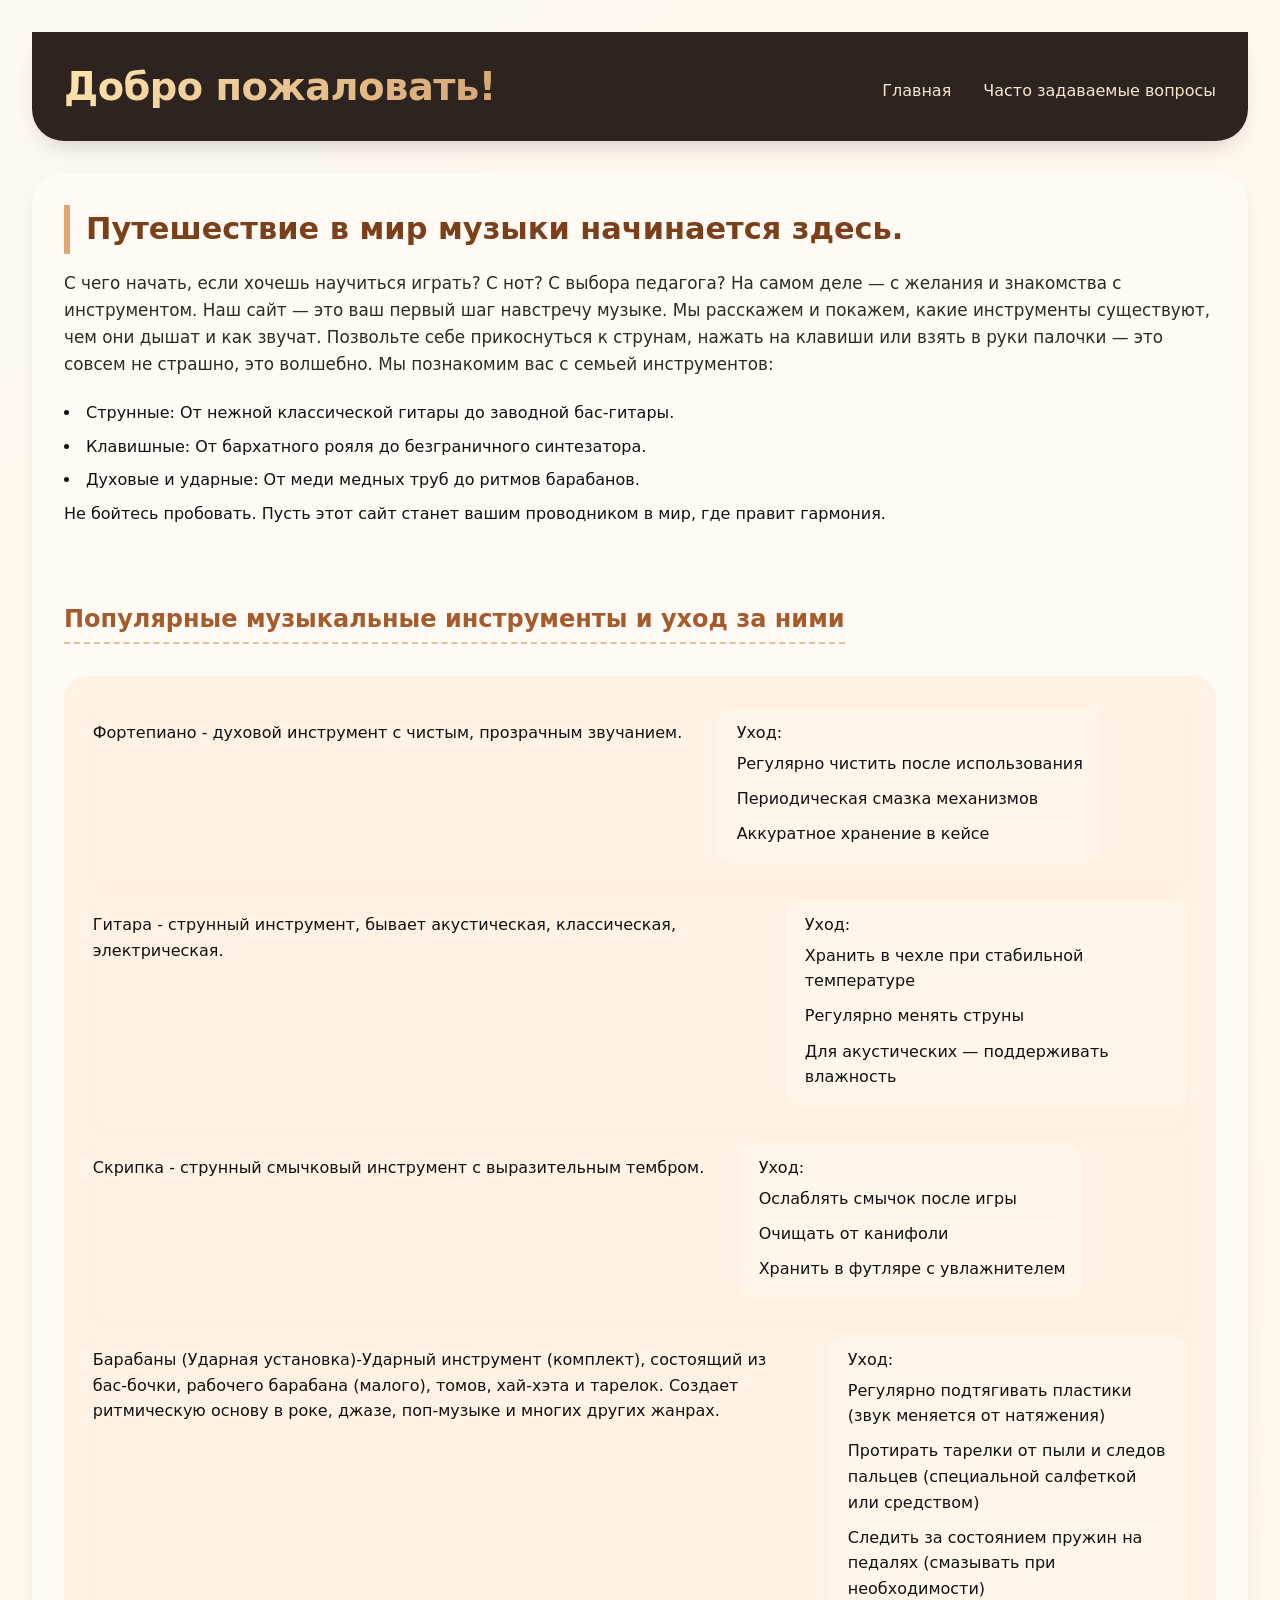
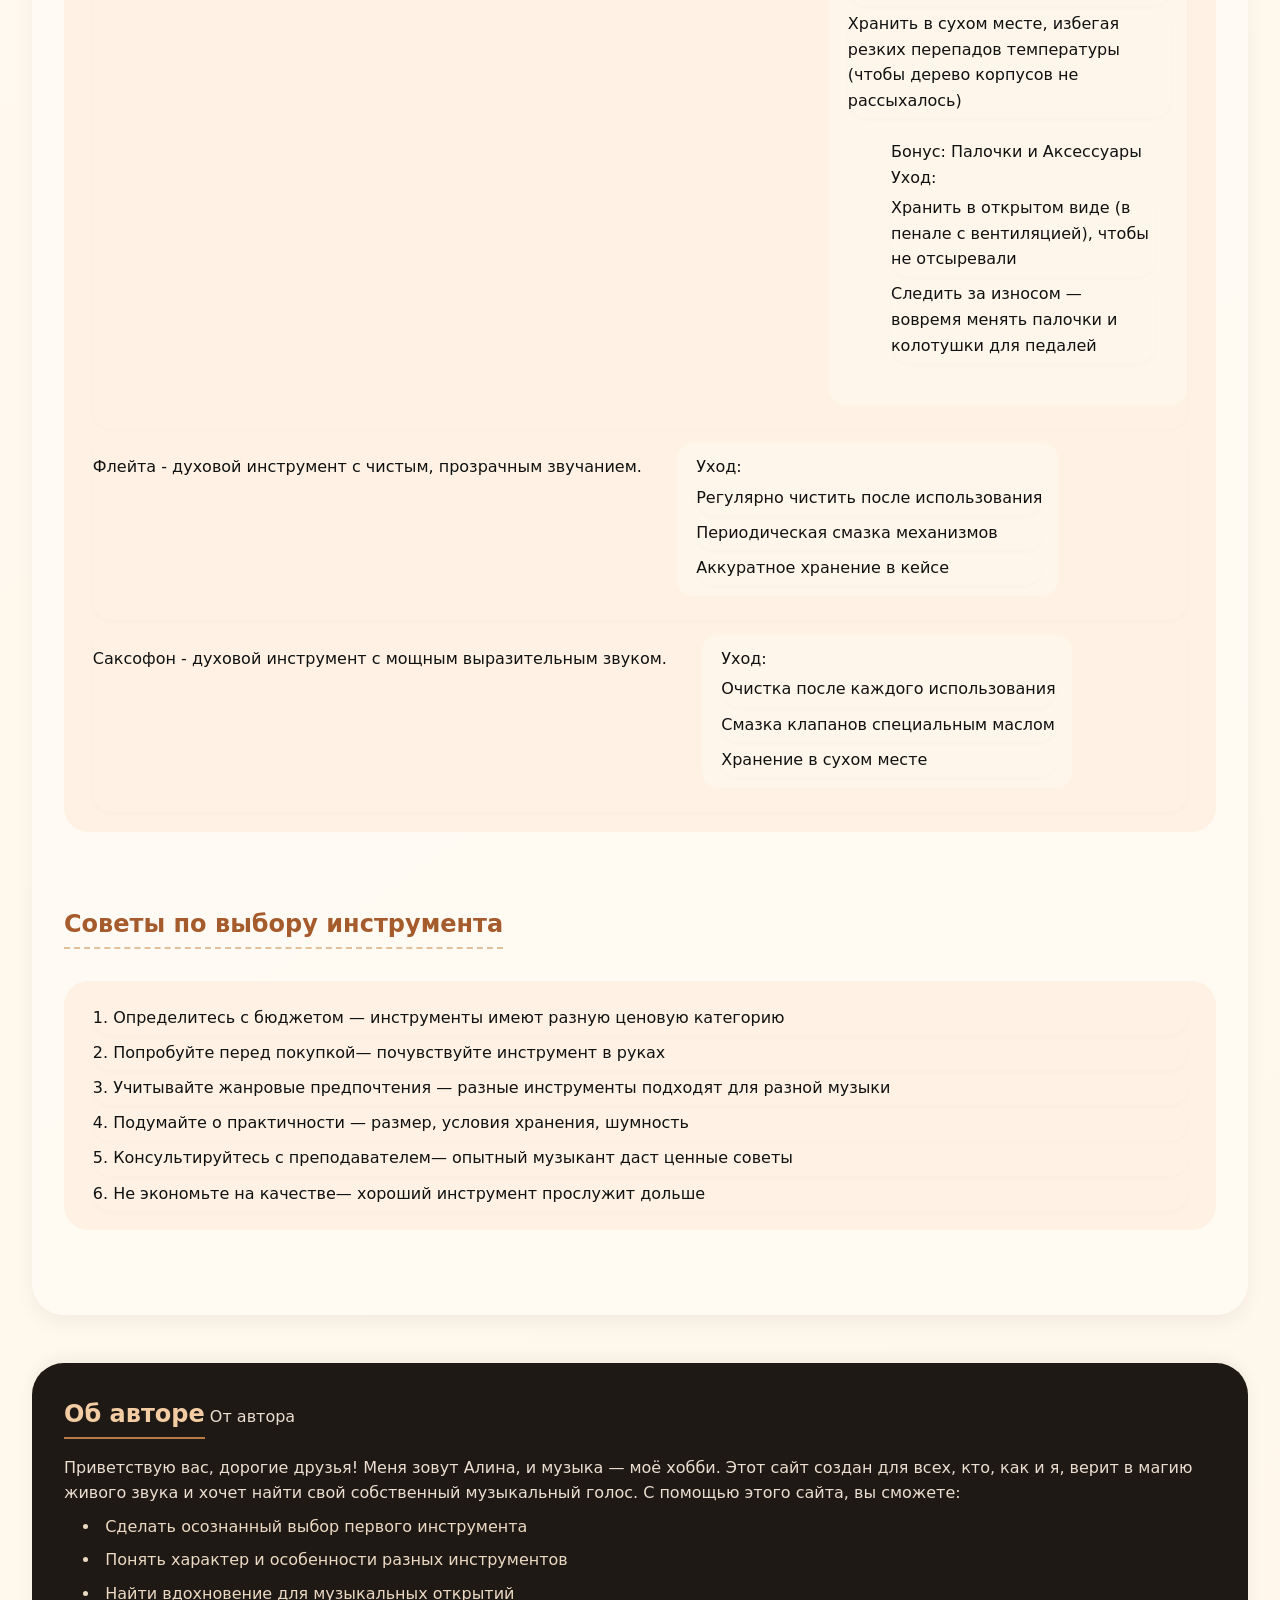
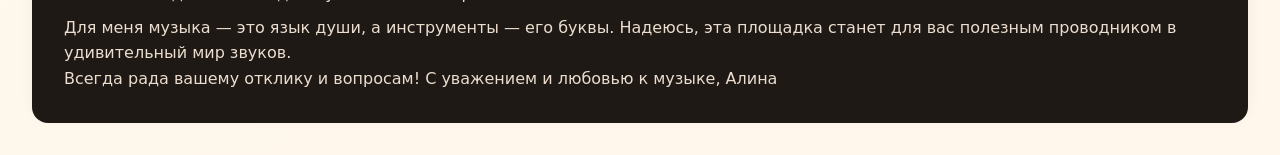
==== index.html @ 8b711b98 "Rename code.html to index.html" ====
<!DOCTYPE html>
<html>
 <head>
 	<script>code.js</script>
	<meta charset="utf-8">
	<meta name="viewport" content="width=device-width, initial-scale=1">
	 
	 <title>Знакомство с музыкальными инструментами</title>
	 <link href="code.css" rel="stylesheet" type="text/css">
 </head>
 <body>
	<header>
		<h1>Добро пожаловать!</h1>
		<nav> 
			<ul>
                <li><a href="code.html">Главная</a></li>
                <li><a href="code2.html">Часто задаваемые вопросы</a></li>
            </ul>

        </nav>
	</header>
	<main>
		<section>
		    <h2> Путешествие в мир музыки начинается здесь. </h2>
			<p> С чего начать, если хочешь научиться играть? С нот? С выбора педагога? На самом деле — с желания и знакомства с инструментом.

Наш сайт — это ваш первый шаг навстречу музыке. Мы расскажем и покажем, какие инструменты существуют, чем они дышат и как звучат. Позвольте себе прикоснуться к струнам, нажать на клавиши или взять в руки палочки — это совсем не страшно, это волшебно.

Мы познакомим вас с семьей инструментов:

<li>Струнные: От нежной классической гитары до заводной бас-гитары.
<li>Клавишные: От бархатного рояля до безграничного синтезатора.
<li>Духовые и ударные: От меди медных труб до ритмов барабанов.</li>

Не бойтесь пробовать. Пусть этот сайт станет вашим проводником в мир, где правит гармония.

</p>

			
		</section>
	    <section>

            <h3>Популярные музыкальные инструменты и уход за ними</h3>

            <ul>

                <li>Фортепиано - духовой инструмент с чистым, прозрачным звучанием.
<ul>Уход:
<li>Регулярно чистить после использования</li>
<li>Периодическая смазка механизмов</li>
<li>Аккуратное хранение в кейсе</li></ul>
                <li>Гитара - струнный инструмент, бывает акустическая, классическая, электрическая.
<ul>Уход:
<li>Хранить в чехле при стабильной температуре</li>
<li>Регулярно менять струны</li>
<li>Для акустических — поддерживать влажность</li></ul>
                </li>
                <li>Скрипка - cтрунный смычковый инструмент с выразительным тембром.
<ul>Уход:
<li>Ослаблять смычок после игры</li>
<li>Очищать от канифоли</li>
<li>Хранить в футляре с увлажнителем</li></ul>
                <li>Барабаны (Ударная установка)-Ударный инструмент (комплект), состоящий из бас-бочки, рабочего барабана (малого), томов, хай-хэта и тарелок. Создает ритмическую основу в роке, джазе, поп-музыке и многих других жанрах.
<ul>Уход:
<li>Регулярно подтягивать пластики (звук меняется от натяжения)</li>
<li>Протирать тарелки от пыли и следов пальцев (специальной салфеткой или средством)</li>
<li>Следить за состоянием пружин на педалях (смазывать при необходимости)</li>
<li>Хранить в сухом месте, избегая резких перепадов температуры (чтобы дерево корпусов не рассыхалось)</li>
<ul>Бонус: Палочки и Аксессуары
Уход:
<li>Хранить в открытом виде (в пенале с вентиляцией), чтобы не отсыревали</li>
<li>Следить за износом — вовремя менять палочки и колотушки для педалей</li></ul></ul>
                <li>Флейта - духовой инструмент с чистым, прозрачным звучанием.
<ul>Уход:
<li>Регулярно чистить после использования</li>
<li>Периодическая смазка механизмов</li>
<li>Аккуратное хранение в кейсе</li></ul>
                <li>Саксофон - духовой инструмент с мощным выразительным звуком.
<ul>Уход:
<li>Очистка после каждого использования</li>
<li>Смазка клапанов специальным маслом</li>
<li>Хранение в сухом месте</li></ul>
        </section>     
        <section>
<h3>Советы по выбору инструмента</h3>

<ul><li>1. Определитесь с бюджетом — инструменты имеют разную ценовую категорию
<li>2. Попробуйте перед покупкой— почувствуйте инструмент в руках
<li>3. Учитывайте жанровые предпочтения — разные инструменты подходят для разной музыки
<li>4. Подумайте о практичности — размер, условия хранения, шумность
<li>5. Консультируйтесь с преподавателем— опытный музыкант даст ценные советы
<li>6. Не экономьте на качестве— хороший инструмент прослужит дольше</ul>
        </section>
		
	</main>
	<footer>
             <h3>Об авторе</h3>
От автора<br>
Приветствую вас, дорогие друзья!<br>

Меня зовут Алина, и музыка — моё хобби. Этот сайт создан для всех, кто, как и я, верит в магию живого звука и хочет найти свой собственный музыкальный голос.<br>
С помощью этого сайта, вы сможете:<br>
<li>Сделать осознанный выбор первого инструмента</li>
<li>Понять характер и особенности разных инструментов</li>
<li>Найти вдохновение для музыкальных открытий</li>

Для меня музыка — это язык души, а инструменты — его буквы. Надеюсь, эта площадка станет для вас полезным проводником в удивительный мир звуков.<br>
Всегда рада вашему отклику и вопросам!<br>
С уважением и любовью к музыке,
Алина
	</footer>
 </body>
</html>
---- code.css ----
* {
            margin: 0;
            padding: 0;
            box-sizing: border-box;
        }

        body {
            font-family: system-ui, -apple-system, 'Segoe UI', Roboto, 'Helvetica Neue', sans-serif;
            background: linear-gradient(145deg, #fef9f0 0%, #fff7eb 100%);
            color: #2c2418;
            line-height: 1.5;
            scroll-behavior: smooth;
        }

        /* Контейнер для центрирования контента */
        header, main, footer {
            max-width: 1280px;
            margin: 0 auto;
            padding: 1rem 2rem;
        }

        /* ШАПКА */
        header {
            background: #2e241f;
            color: #f9eed7;
            border-radius: 0 0 2rem 2rem;
            margin-bottom: 2rem;
            box-shadow: 0 12px 25px -10px rgba(0,0,0,0.2);
        }

        header h1 {
            font-size: 2.4rem;
            font-weight: 700;
            letter-spacing: -0.5px;
            background: linear-gradient(135deg, #FFE6B0, #D4A373);
            background-clip: text;
            -webkit-background-clip: text;
            color: transparent;
            text-shadow: none;
            margin: 0.5rem 0;
        }

        /* навигация */
        nav ul {
            display: flex;
            gap: 2rem;
            list-style: none;
            margin: 1rem 0 0.5rem;
            flex-wrap: wrap;
        }

        nav a {
            color: #f5e7cf;
            text-decoration: none;
            font-weight: 500;
            padding: 0.3rem 0;
            border-bottom: 2px solid transparent;
            transition: all 0.2s ease;
        }

        nav a:hover {
            border-bottom-color: #E6B17E;
            color: #FFE6B0;
        }

        /* основной контент */
        main {
            background: rgba(255, 252, 245, 0.85);
            backdrop-filter: blur(2px);
            border-radius: 2rem;
            box-shadow: 0 8px 20px rgba(0,0,0,0.05);
            padding: 2rem 2rem 2.5rem;
        }

        section {
            margin-bottom: 2.8rem;
        }

        h2 {
            font-size: 1.9rem;
            font-weight: 600;
            color: #7b3f1a;
            border-left: 6px solid #e2a76f;
            padding-left: 1rem;
            margin: 0 0 1rem 0;
        }

        h3 {
            font-size: 1.5rem;
            font-weight: 600;
            margin: 1.8rem 0 1rem 0;
            color: #a55b2c;
            display: inline-block;
            border-bottom: 2px dashed #e2c09c;
            padding-bottom: 0.2rem;
        }

        p {
            margin-bottom: 1.4rem;
            font-size: 1.05rem;
            color: #2d2a26;
        }

        /* стили для вложенных и основных списков */
        ul, .custom-list {
            margin: 0.8rem 0 1.2rem 1.8rem;
        }

        li {
            margin: 0.5rem 0;
            font-size: 1rem;
        }

        /* особое оформление для списка инструментов */
        section ul > li {
            background: #fffcf5;
            margin: 1rem 0;
            padding: 0.75rem 1rem;
            border-radius: 1.2rem;
            border: 1px solid #f0e1ce;
            box-shadow: 0 2px 5px rgba(0,0,0,0.02);
            transition: 0.1s linear;
        }

        section ul > li:hover {
            border-color: #dbba94;
            background: #fffef8;
        }

        /* вложенные ul внутри li — уход за инструментами */
        li ul {
            margin-top: 0.6rem;
            margin-left: 1.5rem;
            background: #fef6ea;
            padding: 0.7rem 1rem 0.7rem 1.2rem;
            border-radius: 1rem;
            list-style-type: circle;
        }

        li ul li {
            margin: 0.3rem 0;
        }

        /* блок советов (нестандартный список, но адаптируем) */
        h3 + ul, .tips-list {
            background: #fff2e4;
            padding: 1.2rem 1.8rem;
            border-radius: 1.5rem;
            list-style: none;
            margin: 1rem 0;
        }

        /* превращаем сырые <ul> с цифрами в стильные пункты */
        section ul:last-of-type li, 
        .custom-tips li {
            background: none;
            padding: 0.3rem 0;
            margin: 0;
            border: none;
            display: flex;
            align-items: baseline;
            gap: 0.7rem;
            font-weight: 500;
        }

        /* решение для "Советы по выбору инструмента" — оборачиваем красиво */
        .advice-block {
            background: #fff2e4;
            border-radius: 1.8rem;
            padding: 1rem 1.5rem 1rem 2rem;
            margin: 1.5rem 0;
            box-shadow: 0 5px 12px rgba(104, 55, 19, 0.08);
        }

        .advice-block ul {
            list-style: none;
            margin: 0.5rem 0 0.5rem 0;
        }

        .advice-block li {
            margin: 0.7rem 0;
            padding-left: 1.5rem;
            position: relative;
            font-weight: 500;
        }

        .advice-block li::before {
            content: "🎵";
            position: absolute;
            left: -0.2rem;
            top: 0;
            color: #c27e48;
        }

        /* бонус уход за палочками — делаем читабельным */
        .bonus-note {
            background: #f7ebdb;
            margin-top: 0.5rem;
            padding: 0.6rem 1rem;
            border-radius: 1rem;
            font-size: 0.95rem;
            border-left: 4px solid #e6a86a;
        }

        /* Футер */
        footer {
            background: #1e1915;
            color: #ebddcf;
            margin-top: 3rem;
            border-radius: 2rem 2rem 1rem 1rem;
            padding: 2rem;
            box-shadow: 0 -5px 15px rgba(0,0,0,0.05);
        }

        footer h3 {
            color: #f3cca3;
            border-bottom: 2px solid #b87b46;
            margin-top: 0;
            margin-bottom: 1rem;
            display: inline-block;
        }

        footer li {
            margin-left: 1.2rem;
            color: #ecd9c2;
        }

        footer br + br {
            display: none;
        }

        footer p, footer .footer-text {
            margin-bottom: 0.8rem;
        }

        /* адаптивность */
        @media (max-width: 760px) {
            header, main, footer {
                padding: 1rem 1.2rem;
            }
            header h1 {
                font-size: 1.8rem;
            }
            h2 {
                font-size: 1.6rem;
            }
            h3 {
                font-size: 1.3rem;
            }
            section ul > li {
                padding: 0.6rem 0.8rem;
            }
        }

        @media (max-width: 480px) {
            nav ul {
                gap: 1rem;
                flex-direction: column;
                align-items: flex-start;
            }
            body {
                font-size: 0.95rem;
            }
        }

        /* мелкие правки для красивых списков */
        .clean-list {
            list-style-type: disc;
        }
        
        /* для нестандартного абзаца с <li> внутри <p> — исправляем */
        main p li {
            margin-left: 2rem;
        }

        /* доп стиль для мелких фрагментов */
        .subnote {
            font-size: 0.9rem;
            color: #8f6a48;
            margin-top: 0.2rem;
        }

        hr {
            border: none;
            height: 1px;
            background: linear-gradient(90deg, #f0ddc5, transparent);
            margin: 1rem 0;
        }

 /*тема*/
 :root {
  --bg-color: #ffffff;
  --text-color: #111111;
  --card-bg: #f5f5f7;
  --card-border: #e0e0e0;
  --btn-bg: #e8e8ed;
  --btn-text: #111111;
  --transition: 0.3s ease;
  
  color-scheme: light;
}

@media (prefers-color-scheme: dark) {
  :root {
    --bg-color: #121212;
    --text-color: #e8e8ed;
    --card-bg: #1e1e1e;
    --card-border: #333333;
    --btn-bg: #2a2a2a;
    --btn-text: #e8e8ed;
    color-scheme: dark;
  }
}

[data-theme="light"] {
  --bg-color: #ffffff;
  --text-color: #111111;
  --card-bg: #f5f5f7;
  --card-border: #e0e0e0;
  --btn-bg: #e8e8ed;
  --btn-text: #111111;
  color-scheme: light;
}

[data-theme="dark"] {
  --bg-color: #121212;
  --text-color: #e8e8ed;
  --card-bg: #1e1e1e;
  --card-border: #333333;
  --btn-bg: #2a2a2a;
  --btn-text: #e8e8ed;
  color-scheme: dark;
}

body {
  background-color: var(--bg-color);
  color: var(--text-color);
  font-family: system-ui, -apple-system, sans-serif;
  margin: 0;
  padding: 2rem;
  transition: background-color var(--transition), color var(--transition);
  line-height: 1.6;
}

header {
  display: flex;
  justify-content: space-between;
  align-items: center;
  margin-bottom: 2rem;
  flex-wrap: wrap;
  gap: 1rem;
}

#theme-toggle {
  padding: 0.6rem 1.2rem;
  background-color: var(--btn-bg);
  color: var(--btn-text);
  border: 1px solid var(--card-border);
  border-radius: 10px;
  cursor: pointer;
  font-size: 1rem;
  font-weight: 500;
  transition: all var(--transition);
}

#theme-toggle:hover {
  opacity: 0.85;
  transform: translateY(-1px);
}

.card {
  background-color: var(--card-bg);
  border: 1px solid var(--card-border);
  border-radius: 14px;
  padding: 1.5rem;
  transition: background-color var(--transition), border-color var(--transition);
  max-width: 600px;
}
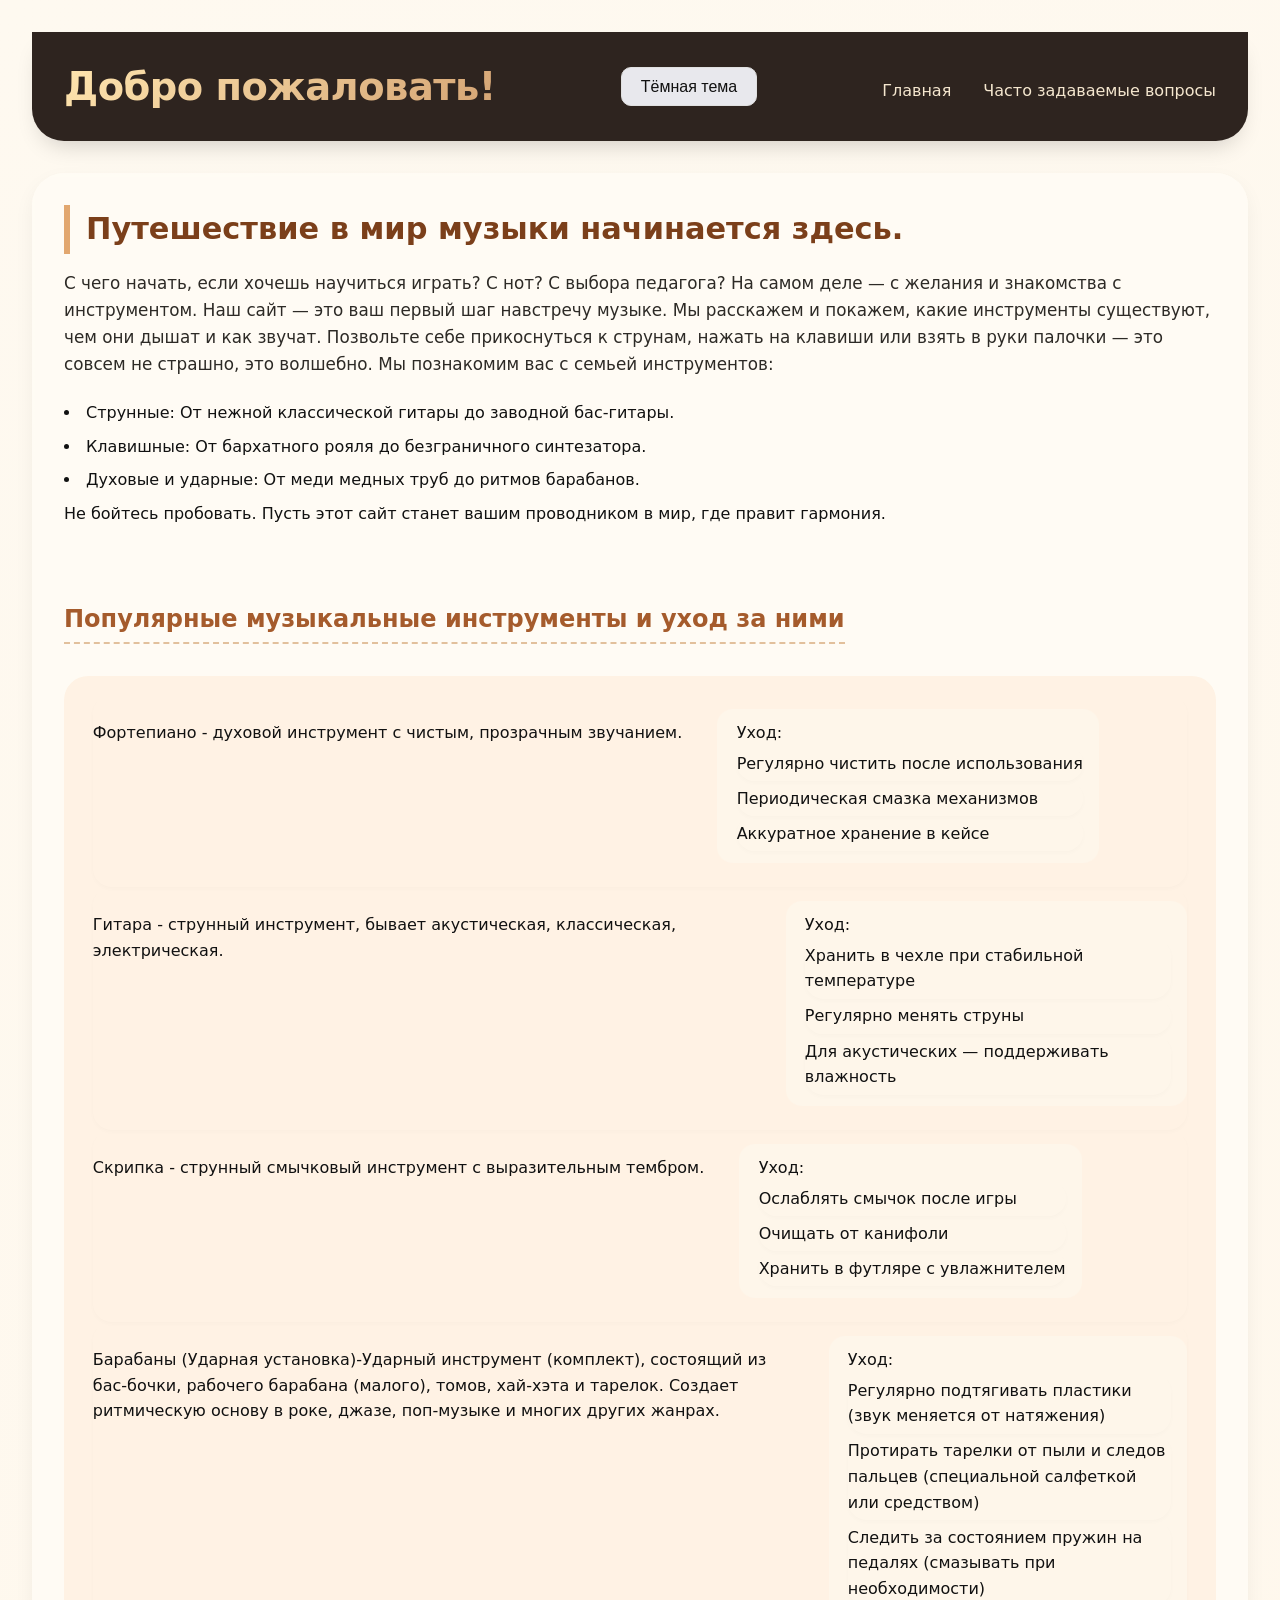
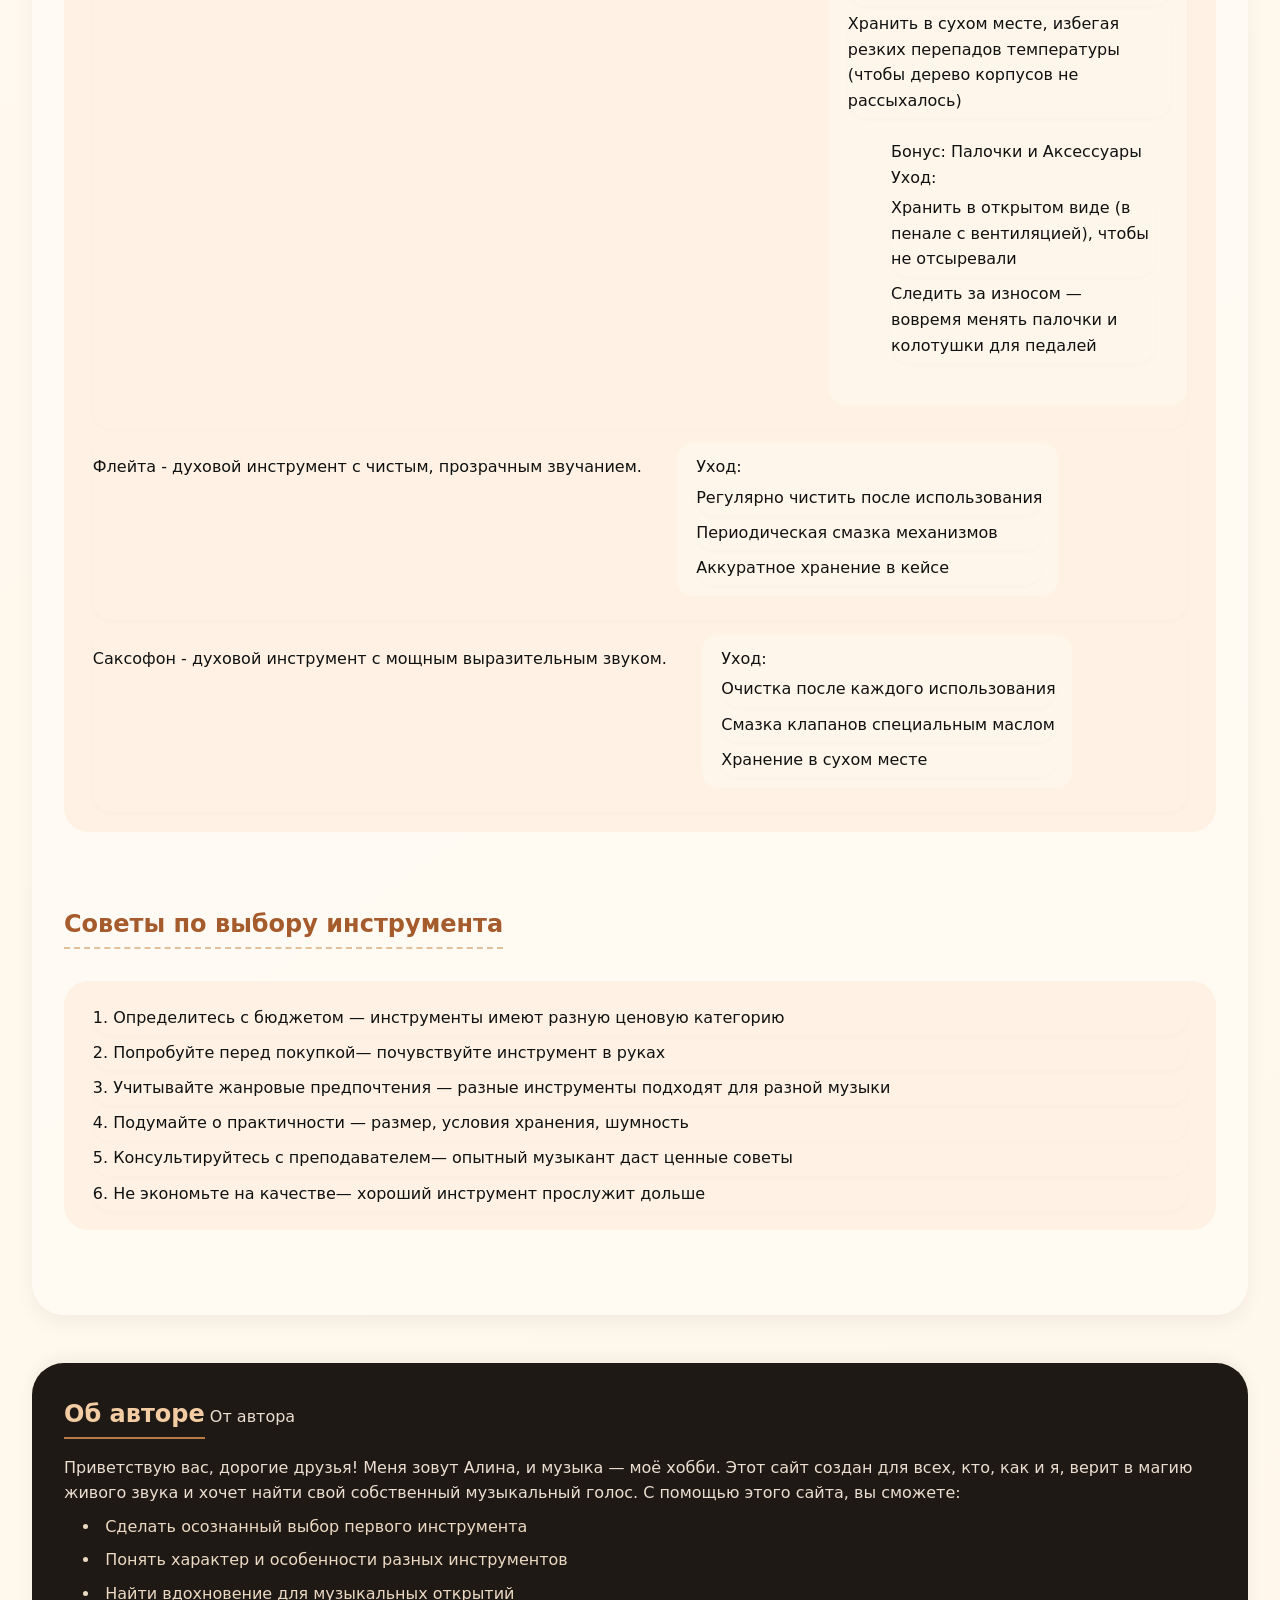
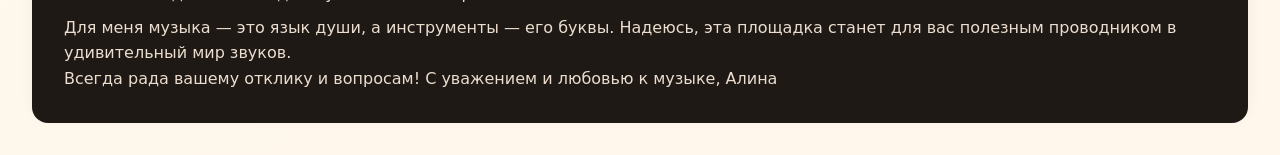
==== commit 6498ccf1: "Update index.html" ====
--- a/index.html
+++ b/index.html
@@ -11,6 +11,7 @@
  <body>
 	<header>
 		<h1>Добро пожаловать!</h1>
+		<button id="theme-toggle" aria-label="Переключить тему">Тёмная тема</button>
 		<nav> 
 			<ul>
                 <li><a href="code.html">Главная</a></li>
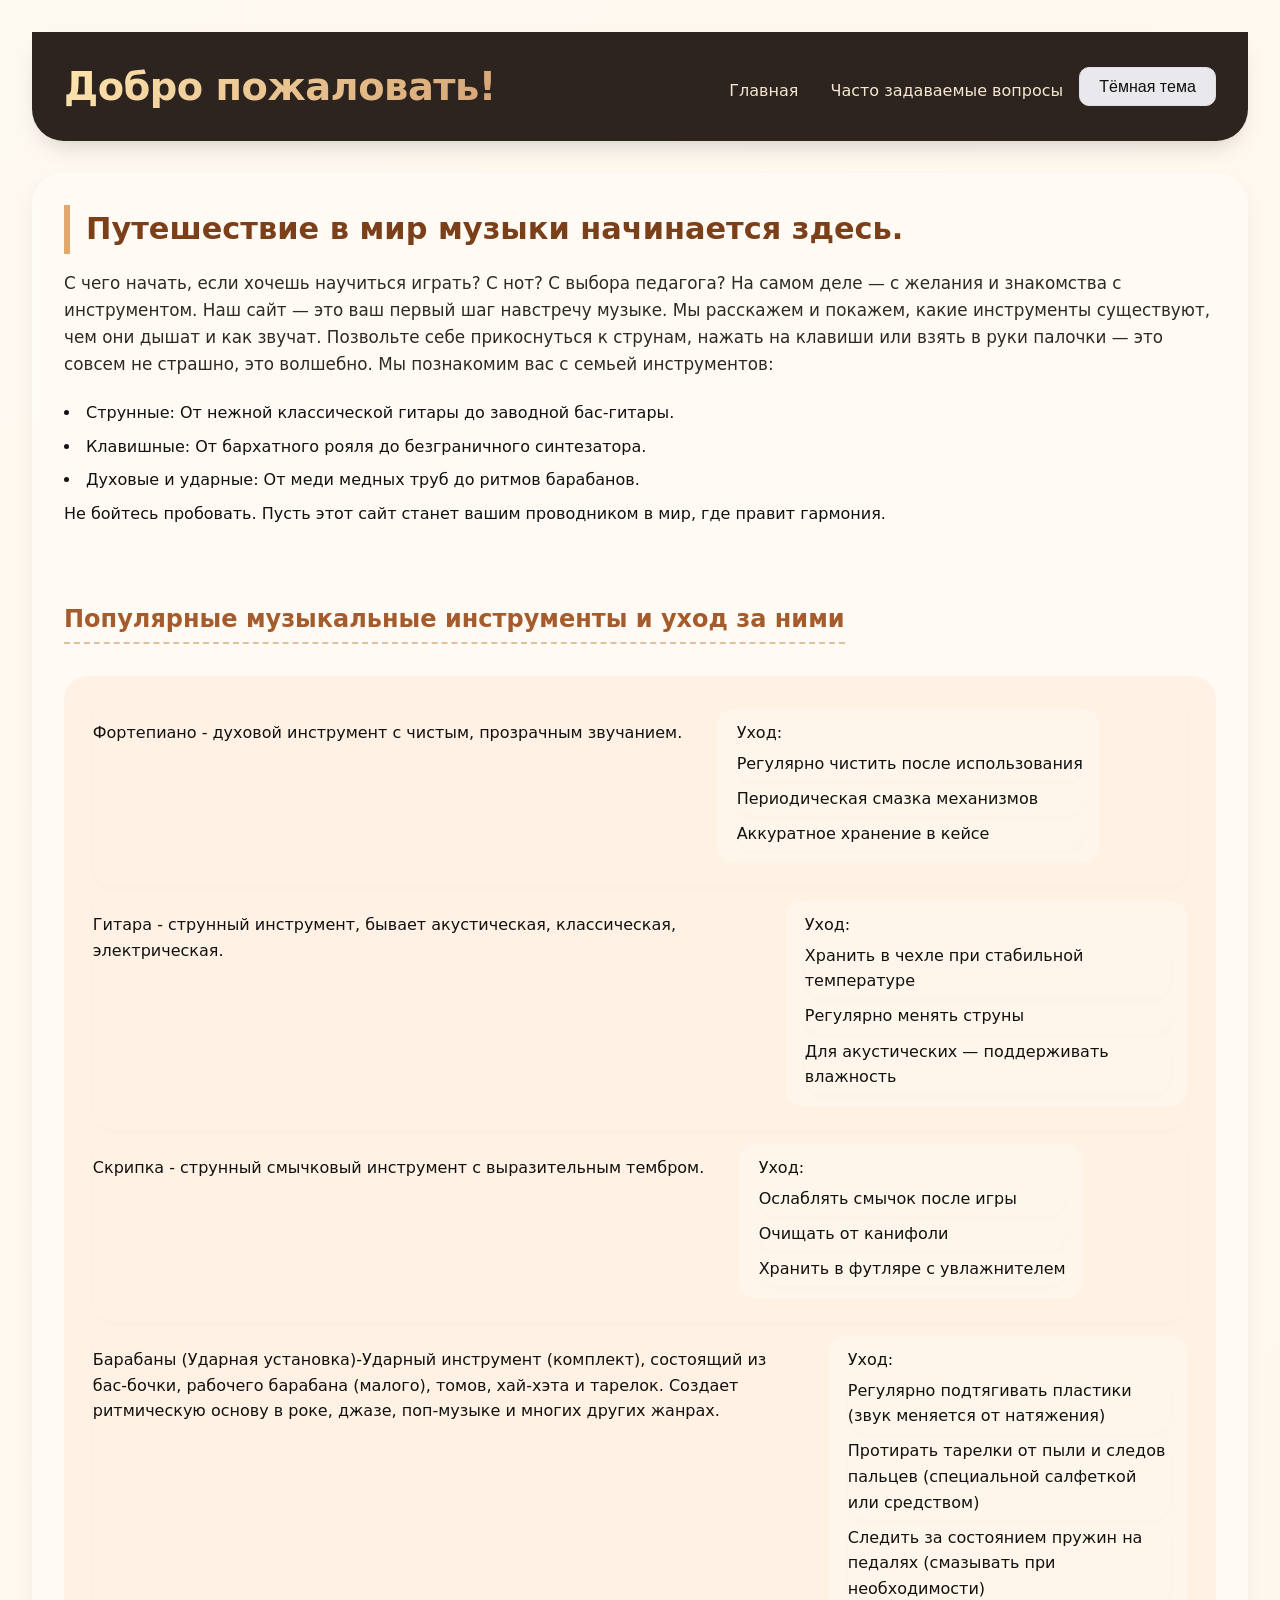
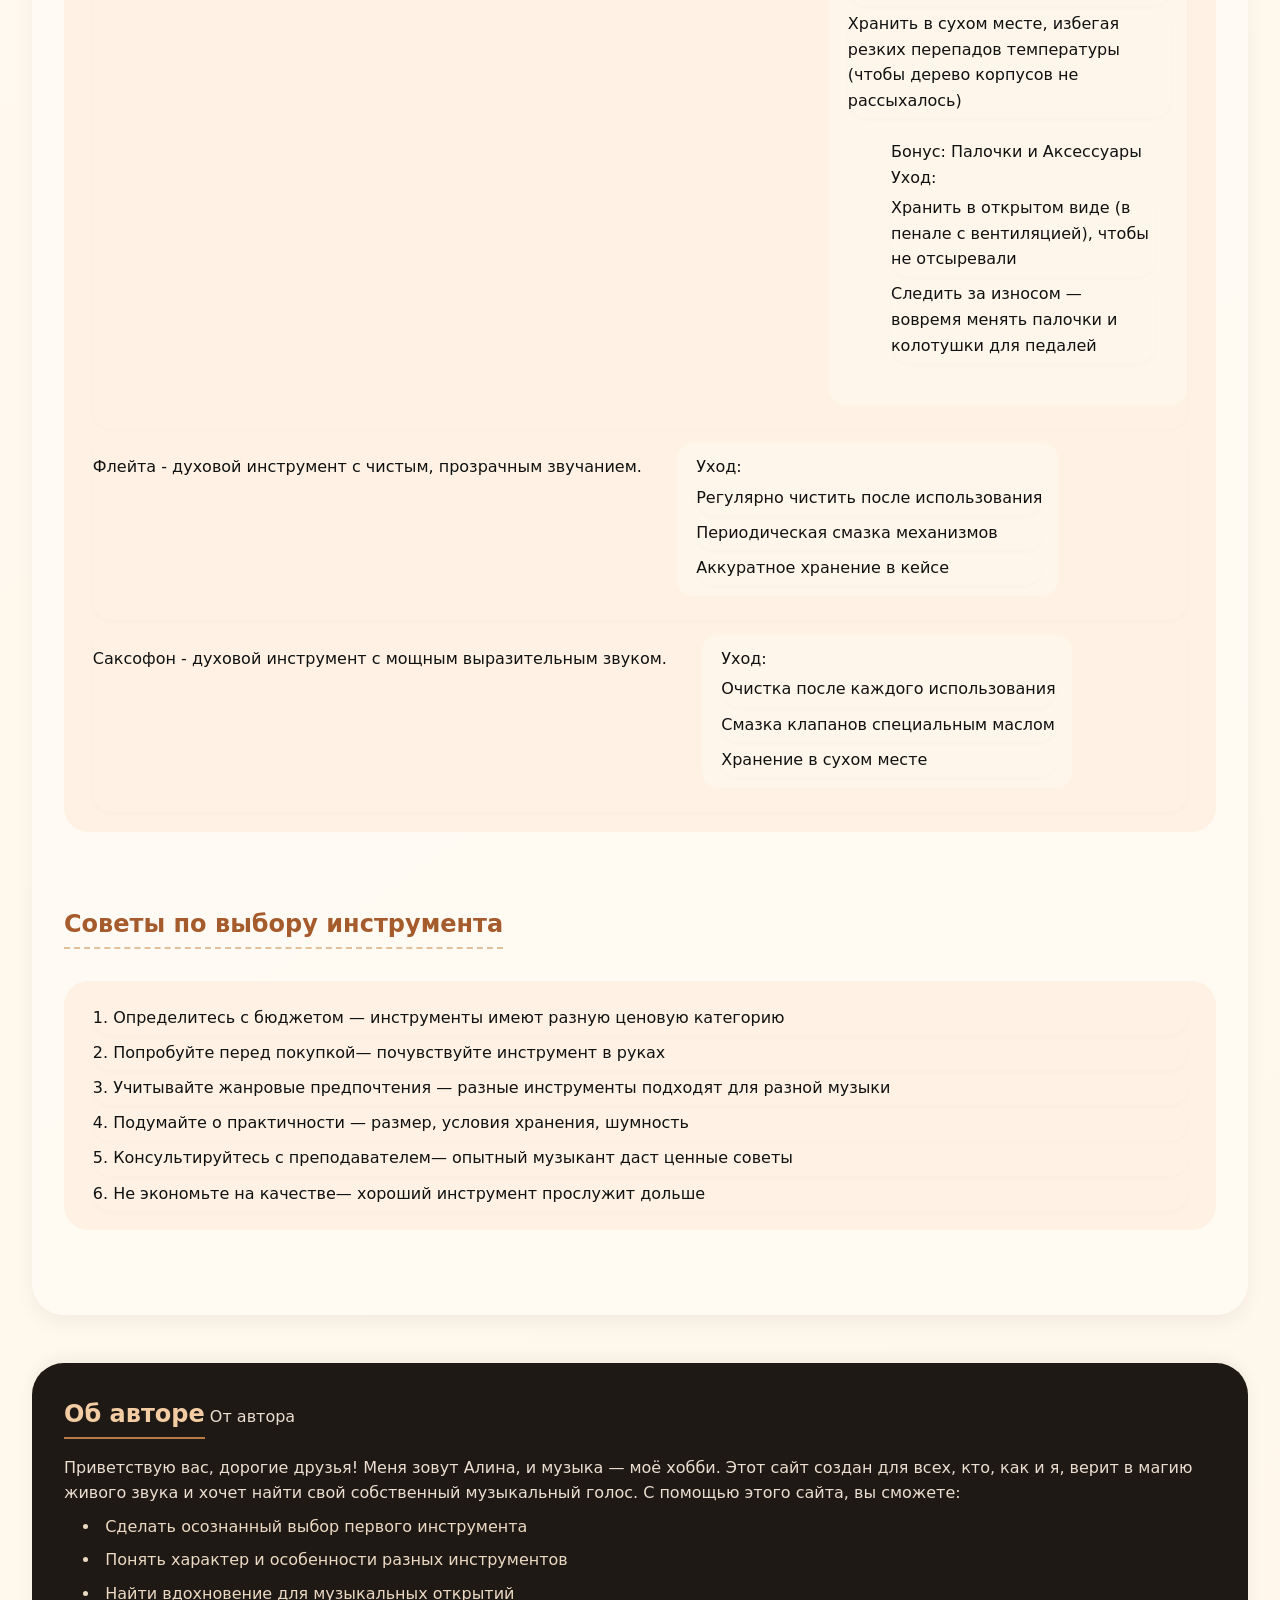
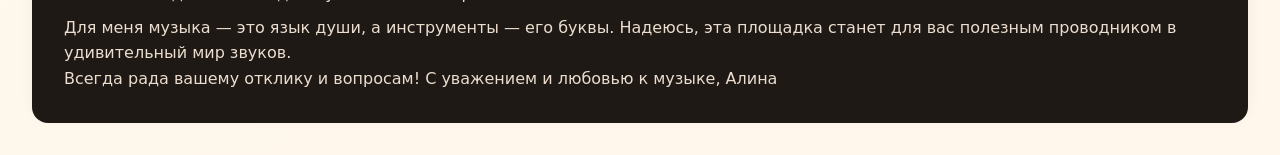
==== commit b36317dd: "Update index.html" ====
--- a/index.html
+++ b/index.html
@@ -1,25 +1,36 @@
 <!DOCTYPE html>
-<html>
- <head>
- 	<script>code.js</script>
-	<meta charset="utf-8">
-	<meta name="viewport" content="width=device-width, initial-scale=1">
-	 
-	 <title>Знакомство с музыкальными инструментами</title>
-	 <link href="code.css" rel="stylesheet" type="text/css">
- </head>
- <body>
-	<header>
-		<h1>Добро пожаловать!</h1>
-		<button id="theme-toggle" aria-label="Переключить тему">Тёмная тема</button>
-		<nav> 
-			<ul>
-                <li><a href="code.html">Главная</a></li>
-                <li><a href="code2.html">Часто задаваемые вопросы</a></li>
-            </ul>
+<html lang="ru">
+<head>
+  <meta charset="UTF-8">
+  <meta name="viewport" content="width=device-width, initial-scale=1.0">
+  <meta name="color-scheme" content="light dark">
+  <title>Знакомство с музыкальными инструментами</title>
+  <link href="code.css" rel="stylesheet" type="text/css">
+  <script>
+    (function() {
+      const savedTheme = localStorage.getItem('theme');
+      if (savedTheme) {
+        document.documentElement.setAttribute('data-theme', savedTheme);
+      } else if (window.matchMedia('(prefers-color-scheme: dark)').matches) {
+        document.documentElement.setAttribute('data-theme', 'dark');
+      }
+    })();
+  </script>
+</head>
+<body>
+  <header>
+    <h1>Добро пожаловать!</h1>
+    <div style="display: flex; align-items: center; gap: 1rem;">
+      <nav>
+        <ul>
+          <li><a href="index.html">Главная</a></li>
+          <li><a href="code2.html">Часто задаваемые вопросы</a></li>
+        </ul>
+      </nav>
+      <button id="theme-toggle" aria-label="Переключить тему">Тёмная тема</button>
+    </div>
+  </header>
 
-        </nav>
-	</header>
 	<main>
 		<section>
 		    <h2> Путешествие в мир музыки начинается здесь. </h2>
@@ -110,5 +121,7 @@
 С уважением и любовью к музыке,
 Алина
 	</footer>
- </body>
+	  <!-- Скрипт загружается после DOM -->
+  <script src="script.js"></script>
+</body>
 </html>
--- a/code.css
+++ b/code.css
@@ -186,7 +186,6 @@
         }
 
         .advice-block li::before {
-            content: "🎵";
             position: absolute;
             left: -0.2rem;
             top: 0;
@@ -288,8 +287,9 @@
             margin: 1rem 0;
         }
 
- /*тема*/
- :root {
+ /* --- НАЧАЛО БЛОКА СТИЛЕЙ ДЛЯ ТЁМНОЙ/СВЕТЛОЙ ТЕМЫ --- */
+
+:root {
   --bg-color: #ffffff;
   --text-color: #111111;
   --card-bg: #f5f5f7;
@@ -376,4 +376,5 @@
   padding: 1.5rem;
   transition: background-color var(--transition), border-color var(--transition);
   max-width: 600px;
-}+}
+/* --- КОНЕЦ БЛОКА СТИЛЕЙ ДЛЯ ТЕМЫ --- */
